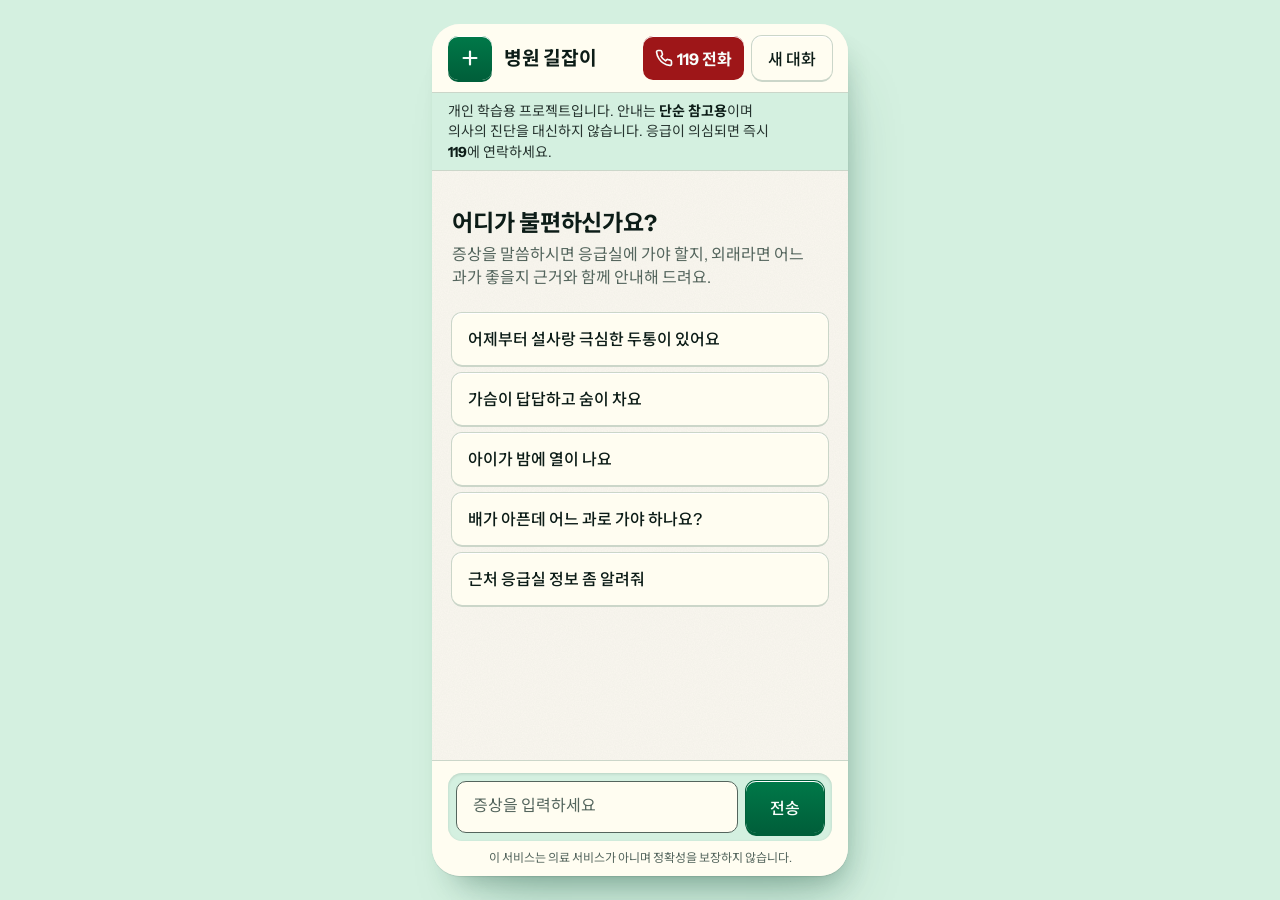
==== web/index.html @ f23d6068 "Remove the multiple-choice follow-up buttons Trying it showed the mixed open/closed case ("put the a" ====
<!doctype html>
<html lang="ko">
<head>
  <meta charset="utf-8">
  <meta name="viewport" content="width=device-width, initial-scale=1, viewport-fit=cover">
  <title>병원 길잡이 Agent</title>
  <meta name="description" content="증상을 말하면 응급실에 가야 할지, 외래라면 어느 진료과로 갈지 근거와 함께 안내하는 학습용 참고 서비스입니다.">
  <link rel="preconnect" href="https://fonts.googleapis.com">
  <link rel="preconnect" href="https://fonts.gstatic.com" crossorigin>
  <link href="https://fonts.googleapis.com/css2?family=Schibsted+Grotesk:wght@700&family=Instrument+Sans:wght@400;500&family=DM+Mono:wght@400;500&family=Noto+Sans+KR:wght@400;500;700&display=swap" rel="stylesheet">
  <link rel="stylesheet" href="app.css">
</head>
<body>
  <div class="app">
    <header class="topbar">
      <div class="brand">
        <div class="mark" aria-hidden="true">
          <svg width="22" height="22" viewBox="0 0 24 24" fill="none" stroke="currentColor" stroke-width="2.4" stroke-linecap="round" stroke-linejoin="round"><path d="M12 5v14M5 12h14"/></svg>
        </div>
        <div>
          <h1>병원 길잡이</h1>
          <p>응급실? 외래? 증상을 말씀해 보세요</p>
        </div>
      </div>
      <div class="topbar-actions">
        <a class="btn btn--call btn--sos" id="call119" href="tel:119" aria-label="119에 전화하기">
          <svg width="18" height="18" viewBox="0 0 24 24" fill="none" stroke="currentColor" stroke-width="2.2" stroke-linecap="round" stroke-linejoin="round" aria-hidden="true"><path d="M22 16.9v3a2 2 0 0 1-2.2 2 19.8 19.8 0 0 1-8.6-3.1 19.5 19.5 0 0 1-6-6A19.8 19.8 0 0 1 2.1 4.2 2 2 0 0 1 4.1 2h3a2 2 0 0 1 2 1.7c.1.9.4 1.8.7 2.7a2 2 0 0 1-.5 2.1L8.1 9.8a16 16 0 0 0 6 6l1.3-1.3a2 2 0 0 1 2.1-.4c.9.3 1.8.6 2.7.7a2 2 0 0 1 1.7 2.1z"/></svg>
          <span>119 전화</span>
        </a>
        <button class="btn" id="reset" type="button">새 대화</button>
      </div>
    </header>

    <p class="notice">개인 학습용 프로젝트입니다. 안내는 <b>단순 참고용</b>이며 의사의 진단을 대신하지 않습니다. 응급이 의심되면 즉시 <b>119</b>에 연락하세요.</p>

    <main class="chat" id="chat" aria-live="polite"></main>

    <form class="composer" id="form" autocomplete="off">
      <div class="tray">
        <textarea id="input" rows="1" placeholder="증상을 입력하세요" aria-label="증상 입력"></textarea>
        <button class="btn btn--primary" id="send" type="submit">전송</button>
      </div>
      <p class="fine"><span class="hint">Enter로 전송하고 Shift+Enter로 줄을 바꿉니다. </span>이 서비스는 의료 서비스가 아니며 정확성을 보장하지 않습니다.</p>
    </form>
  </div>

  <script>
    const chat = document.getElementById("chat");
    const form = document.getElementById("form");
    const input = document.getElementById("input");
    const sendBtn = document.getElementById("send");
    const EXAMPLES = [
      "어제부터 설사랑 극심한 두통이 있어요",
      "가슴이 답답하고 숨이 차요",
      "아이가 밤에 열이 나요",
      "배가 아픈데 어느 과로 가야 하나요?",
      "근처 응급실 정보 좀 알려줘",
    ];

    // session_id: keeps the conversation (multi-turn). sessionStorage may be unavailable, so fall back to memory.
    let sessionId = null;
    function newSession() {
      sessionId = (crypto.randomUUID && crypto.randomUUID()) || String(Date.now()) + Math.random().toString(16).slice(2);
      try { sessionStorage.setItem("sid", sessionId); } catch (_) {}
    }
    try { sessionId = sessionStorage.getItem("sid"); } catch (_) {}
    if (!sessionId) newSession();

    function el(tag, cls, text) {
      const e = document.createElement(tag);
      if (cls) e.className = cls;
      if (text !== undefined) e.textContent = text;
      return e;
    }

    function alertIcon() {
      const ns = "http://www.w3.org/2000/svg";
      const svg = document.createElementNS(ns, "svg");
      svg.setAttribute("width", "20"); svg.setAttribute("height", "20"); svg.setAttribute("viewBox", "0 0 24 24");
      svg.setAttribute("fill", "none"); svg.setAttribute("stroke", "currentColor"); svg.setAttribute("stroke-width", "2.4");
      svg.setAttribute("stroke-linecap", "round"); svg.setAttribute("stroke-linejoin", "round"); svg.setAttribute("aria-hidden", "true");
      const p = document.createElementNS(ns, "path");
      p.setAttribute("d", "M12 4 3 20h18L12 4zM12 10v4.5M12 17.5v.01");
      svg.appendChild(p);
      return svg;
    }

    // Safe rendering: text only, with **bold** turned into <b> without allowing any HTML from the server.
    function setRichText(node, text) {
      node.textContent = "";
      text.split(/(\*\*[^*]+\*\*)/g).forEach((part) => {
        if (part.startsWith("**") && part.endsWith("**") && part.length > 4) node.appendChild(el("b", "", part.slice(2, -2)));
        else node.appendChild(document.createTextNode(part));
      });
    }

    // The lead sentence of an emergency answer: the number 119 is set large.
    function setLead(node, text) {
      node.textContent = "";
      text.split(/(119)/g).forEach((part) => {
        if (part === "119") node.appendChild(el("span", "n119", part));
        else node.appendChild(document.createTextNode(part));
      });
    }

    function scrollDown() { chat.scrollTop = chat.scrollHeight; }

    function showEmpty() {
      chat.textContent = "";
      const box = el("div", "empty");
      box.appendChild(el("h2", "", "어디가 불편하신가요?"));
      box.appendChild(el("p", "lead", "증상을 말씀하시면 응급실에 가야 할지, 외래라면 어느 과가 좋을지 근거와 함께 안내해 드려요."));
      const chips = el("div", "chips");
      EXAMPLES.forEach((t) => {
        const c = el("button", "btn chip", t);
        c.type = "button";
        c.addEventListener("click", () => send(t));
        chips.appendChild(c);
      });
      box.appendChild(chips);
      chat.appendChild(box);
    }

    function addUser(text) {
      const row = el("div", "row row--user");
      row.appendChild(el("div", "bubble", text));
      chat.appendChild(row);
      scrollDown();
    }

    function addTyping() {
      const row = el("div", "row row--bot");
      const b = el("div", "bubble");
      b.appendChild(el("span", "typing", "답변을 준비하는 중이에요"));
      row.appendChild(b);
      chat.appendChild(row);
      scrollDown();
      return row;
    }

    function addDetails(wrap, title, build) {
      const d = el("details", "details");
      d.appendChild(el("summary", "", title));
      const box = el("div", "box");
      build(box);
      d.appendChild(box);
      wrap.appendChild(d);
    }

    // ---- 링크 만들기: 전화(tel:)는 숫자·하이픈만 남기고, 외부 지도는 새 탭으로 연다
    function link(label, href, external) {
      const a = el("a", "btn btn--sm", label);
      a.href = href;
      if (external) { a.target = "_blank"; a.rel = "noopener noreferrer"; }
      return a;
    }

    // ---- 진료 메모: 답변에서 '**진료 메모'로 시작하는 문단을 떼어 내 카드로 따로 보여 준다
    function splitMemo(text) {
      const paras = text.split("\n\n");
      const i = paras.findIndex((p) => p.startsWith("**진료 메모"));
      if (i === -1) return { body: text, memo: null };
      const memo = paras.splice(i, 1)[0];
      return { body: paras.join("\n\n"), memo };
    }

    // 클립보드에 복사한다 (권한이 없으면 임시 textarea 로 대체)
    async function copyText(text, btn) {
      try {
        await navigator.clipboard.writeText(text);
      } catch (_) {
        const ta = document.createElement("textarea");
        ta.value = text; ta.style.position = "fixed"; ta.style.opacity = "0";
        document.body.appendChild(ta); ta.select();
        try { document.execCommand("copy"); } catch (e) {}
        ta.remove();
      }
      const old = btn.textContent;
      btn.textContent = "복사됨";
      setTimeout(() => { btn.textContent = old; }, 1500);
    }

    function buildMemoCard(memoText) {
      const lines = memoText.split("\n");
      const title = lines[0].replace(/^\*\*|\*\*$/g, "");            // 진료 메모 (병원에서 의사에게 보여 주세요)
      const cut = title.indexOf(" (");
      const card = el("section", "memo");
      const head = el("div", "memo-head");
      head.appendChild(el("h3", "memo-title", cut === -1 ? title : title.slice(0, cut)));
      const copy = el("button", "btn btn--sm", "복사");
      copy.type = "button";
      const plain = lines.map((l) => l.replace(/^\*\*|\*\*$/g, "").replace(/^- /, "")).join("\n");
      copy.addEventListener("click", () => copyText(plain, copy));
      head.appendChild(copy);
      card.appendChild(head);
      if (cut !== -1) card.appendChild(el("p", "memo-hint", title.slice(cut + 2, -1)));
      const dl = el("dl", "memo-list");
      lines.slice(1).forEach((l) => {
        const m = l.match(/^- ([^:]+): (.+)$/);
        if (m) { dl.appendChild(el("dt", "", m[1])); dl.appendChild(el("dd", "", m[2])); }
        else if (l.startsWith("- ")) card.appendChild(el("p", "memo-note", l.slice(2)));
      });
      card.insertBefore(dl, card.querySelector(".memo-note"));
      return card;
    }

    // ---- 응급의료기관 목록: '- 이름 (구분) / 주소 / 전화 번호' 줄을 전화·지도 버튼이 있는 목록으로 바꾼다
    const ROOM_LINE = /^- (.+?) \/ (.+?) \/ 전화 (.*)$/;

    function parseRoom(line) {
      const m = line.match(ROOM_LINE);
      if (!m) return null;
      const k = m[1].match(/^(.*) \(([^()]*)\)$/);
      return { name: k ? k[1] : m[1], kind: k ? k[2] : "", address: m[2], tel: m[3].trim() };
    }

    function buildRooms(lines) {
      const list = el("div", "rooms");
      lines.forEach((line) => {
        const r = parseRoom(line);
        const row = el("div", "room");
        const top = el("div", "room-top");
        top.appendChild(el("strong", "room-name", r.name));
        if (r.kind) top.appendChild(el("span", "room-kind", r.kind));
        row.append(top, el("p", "room-addr", r.address));
        const acts = el("div", "room-actions");
        const digits = r.tel.replace(/[^0-9+\-]/g, "");
        if (digits.replace(/\D/g, "").length >= 4) acts.appendChild(link("전화 " + r.tel, "tel:" + digits));
        // 지도 검색어는 병원 이름이 아니라 주소: 쉼표 뒤의 건물명과 괄호 속 동 이름을 빼서 도로명 주소만 남긴다
        const q = r.address.split(",")[0].replace(/\s*\(.*$/, "").trim() || r.address;
        acts.appendChild(link("카카오맵", "https://map.kakao.com/link/search/" + encodeURIComponent(q), true));
        acts.appendChild(link("네이버지도", "https://map.naver.com/p/search/" + encodeURIComponent(q), true));
        row.appendChild(acts);
        list.appendChild(row);
      });
      return list;
    }

    // 문단마다 보여 준다: 응급의료기관 줄만 모인 문단은 목록으로, 나머지는 글로
    function renderBody(container, text) {
      container.textContent = "";
      text.split("\n\n").forEach((p) => {
        const lines = p.split("\n").filter(Boolean);
        if (lines.length && lines.every((l) => ROOM_LINE.test(l))) {
          container.appendChild(buildRooms(lines));
        } else {
          const d = el("div", "part");
          setRichText(d, p);
          container.appendChild(d);
        }
      });
    }

    function addBot(data, isError) {
      const row = el("div", "row row--bot");
      const wrap = el("div", "stack");
      const bubble = el("div", "bubble");
      const answer = data.answer.trim();
      const isAlert = !isError && answer.startsWith("🚨");
      const { body: answerBody, memo } = isError ? { body: answer, memo: null } : splitMemo(answer);

      if (isAlert) {
        // Emergency answer: ink band. The first paragraph is the lead, the rest follows beneath it.
        const body = answerBody.replace(/^🚨\s*/, "");
        const cut = body.indexOf("\n\n");
        const lead = cut === -1 ? body : body.slice(0, cut);
        const rest = cut === -1 ? "" : body.slice(cut + 2);
        bubble.classList.add("bubble--alert");
        bubble.setAttribute("role", "alert");
        const head = el("div", "alert-head");
        const badge = el("span", "alert-badge");
        badge.appendChild(alertIcon());
        const leadEl = el("p", "alert-lead");
        setLead(leadEl, lead);
        head.append(badge, leadEl);
        bubble.appendChild(head);
        if (rest) {
          const restEl = el("div", "alert-rest");
          setRichText(restEl, rest);
          bubble.appendChild(restEl);
        }
        const call = link("119에 전화하기", "tel:119");   // 응급 안내에는 바로 걸 수 있는 119 버튼을 붙인다
        call.classList.add("btn--call");
        bubble.appendChild(call);
      } else if (answerBody.split("\n").some((l) => ROOM_LINE.test(l))) {
        renderBody(bubble, answerBody);          // 응급의료기관 목록이 있는 답변
      } else {
        setRichText(bubble, answerBody);
        if (isError) bubble.classList.add("bubble--error");
      }
      wrap.appendChild(bubble);
      if (memo) wrap.appendChild(buildMemoCard(memo));

      if (data.contexts && data.contexts.length) {
        addDetails(wrap, `근거 문서 ${data.contexts.length}건`, (box) => {
          data.contexts.forEach((c) => {
            const it = el("div", "item");
            it.appendChild(el("code", "", c.doc_id));
            it.appendChild(document.createTextNode("\n" + c.text));
            box.appendChild(it);
          });
        });
      }
      if (data.trace && data.trace.length) {
        addDetails(wrap, `처리 과정 ${data.trace.length}단계`, (box) => {
          data.trace.forEach((s) => {
            const it = el("div", "item");
            it.appendChild(el("code", "", s.step));
            it.appendChild(document.createTextNode(`\n입력: ${s.input}\n출력: ${s.output}`));
            box.appendChild(it);
          });
        });
      }
      row.appendChild(wrap);
      chat.appendChild(row);
      scrollDown();
    }

    let busy = false;
    async function send(text) {
      text = (text || "").trim();
      if (!text || busy) return;
      if (chat.querySelector(".empty")) chat.textContent = "";
      busy = true; sendBtn.disabled = true; sendBtn.setAttribute("aria-busy", "true");
      addUser(text);
      input.value = ""; autosize();
      const typing = addTyping();
      try {
        const res = await fetch("/query", {
          method: "POST",
          headers: { "Content-Type": "application/json" },
          body: JSON.stringify({ question: text, session_id: sessionId }),
        });
        if (!res.ok) throw new Error("서버 응답 오류 (" + res.status + ")");
        const data = await res.json();
        typing.remove();
        addBot(data, false);
      } catch (err) {
        typing.remove();
        addBot({ answer: "답변을 받지 못했어요. 잠시 후 다시 시도해 주세요.\n(" + err.message + ")", contexts: [], trace: [] }, true);
      } finally {
        busy = false; sendBtn.disabled = false; sendBtn.removeAttribute("aria-busy"); input.focus();
      }
    }

    function autosize() {
      input.style.height = "auto";
      input.style.height = Math.min(input.scrollHeight, 144) + "px";
    }

    form.addEventListener("submit", (e) => { e.preventDefault(); send(input.value); });
    input.addEventListener("input", autosize);
    // Enter sends; Shift+Enter = newline; ignore Enter while a Korean IME is still composing a syllable.
    input.addEventListener("keydown", (e) => {
      if (e.key === "Enter" && !e.shiftKey && !e.isComposing && e.keyCode !== 229) {
        e.preventDefault();
        send(input.value);
      }
    });
    document.getElementById("reset").addEventListener("click", () => {
      if (busy) return;
      newSession(); showEmpty(); input.focus();
    });

    showEmpty();
  </script>
</body>
</html>
---- web/app.css ----
/* Hallmark · shape: app screen · genre: modern-minimal · theme: Dose (deal 1/3, seed calm-trustworthy-healthcare-symptom-1180·b27b873c·2026-11-11·r0) · redesign: full
 * nav: top bar · signature: the emergency ink band, with 119 set large in mint · states: default, hover, focus-visible, active, disabled, loading (aria-busy), empty, error · dose: white, night by prefers-color-scheme
 * axes: light/grotesk-sans/chromatic-green · posture: committed · contrast: pass · v2.0.0 */
/* Hallmark · pre-emit critique: P4 H4 E4 S3 R5 V3 · weakest: S, a chat column in a calm green can read as any health app; the emergency answer became an ink band with 119 at display size so the one screen that matters cannot be mistaken for a normal reply */
@import url("./tokens.css");
@import url("./base.css");

/* Page tokens: Korean-capable faces behind the theme's, the night ground, and the surfaces the chat needs. */
:root {
  color-scheme: light dark;
  --font-display: "Schibsted Grotesk", "Noto Sans KR", "Apple SD Gothic Neo", "Malgun Gothic", ui-sans-serif, sans-serif;
  --font-body: "Instrument Sans", "Noto Sans KR", "Apple SD Gothic Neo", "Malgun Gothic", ui-sans-serif, sans-serif;
  --tracking-display: -0.01em;
  --surface: var(--light);
  --ground: var(--color-paper-3);
  --radius-phone: 28px;
  --band-bg: var(--color-ink);
  --band-fg: var(--color-paper);
  --band-mark: var(--color-accent-soft);
  --alert-badge: oklch(45% 0.17 27);
  --tray-shade: color-mix(in oklab, var(--color-ink) 14%, transparent);
  --grain: url("data:image/svg+xml;utf8,<svg xmlns='http://www.w3.org/2000/svg' width='160' height='160'><filter id='n'><feTurbulence type='fractalNoise' baseFrequency='0.85' numOctaves='2' stitchTiles='stitch'/><feColorMatrix values='0 0 0 0 0.35  0 0 0 0 0.4  0 0 0 0 0.35  0 0 0 0.09 0'/></filter><rect width='100%' height='100%' filter='url(%23n)'/></svg>");
}

@media (prefers-color-scheme: dark) {
  :root {
    --color-paper: oklch(13% 0.01 170); --color-paper-2: oklch(16% 0.013 170); --color-paper-3: oklch(21% 0.018 170);
    --color-ink: oklch(96% 0.01 160); --color-ink-2: oklch(86% 0.012 160); --color-muted: oklch(72% 0.02 165);
    --color-rule: oklch(30% 0.02 165);
    --color-accent: oklch(74% 0.13 160); --color-accent-deep: oklch(64% 0.12 160); --color-accent-soft: oklch(34% 0.07 160); --color-accent-ink: oklch(15% 0.02 170);
    --color-focus: oklch(80% 0.13 160);
    --color-error: oklch(66% 0.17 27);
    --light: oklch(19% 0.014 170); --glint: oklch(100% 0 0 / 0.14);
    --shadow-card: 0 1px 2px oklch(0% 0 0 / 0.4);
    --band-bg: oklch(24% 0.03 170);
    --band-fg: oklch(96% 0.01 160);
    --band-mark: oklch(88% 0.08 160);
    --alert-badge: oklch(66% 0.17 27);
  }
}

html { background: var(--ground); }
body { background: var(--ground); }
/* Korean breaks between words, not inside them. */
.bubble, .alert-lead, .lead, .notice, .brand p, .item, .fine, .chip, .empty h2, .memo, .room { word-break: keep-all; }

/* Shell: one centred column, top bar, notice, scrolling chat, composer. */
/* Phone-sized column: full screen on a phone, one rounded card centred on a larger screen. */
body { min-height: 100dvh; display: grid; grid-template-columns: minmax(0, 1fr); place-items: center; }
.app {
  width: 100%; max-width: 26rem; height: 100dvh; overflow: hidden; container-type: inline-size;
  display: grid; grid-template-rows: auto auto minmax(0, 1fr) auto;
  background-color: var(--color-paper); background-image: var(--grain);
}
@media (min-width: 40rem) {
  body { padding: var(--space-lg); }
  .app {
    height: min(calc(100dvh - 2 * var(--space-lg)), 54rem);
    border-radius: var(--radius-phone); box-shadow: var(--shadow-lift);
  }
}

.topbar {
  display: flex; align-items: center; justify-content: space-between; gap: var(--space-sm);
  padding: var(--space-sm) var(--space-md); padding-top: max(var(--space-sm), env(safe-area-inset-top));
  background: var(--surface); border-bottom: var(--rule-hair) solid var(--color-rule);
}
.brand { display: flex; align-items: center; gap: var(--space-sm); min-width: 0; }
.mark {
  flex: none; width: 44px; height: 44px; display: grid; place-items: center;
  border-radius: var(--radius-input); color: var(--color-accent-ink);
  background: linear-gradient(var(--color-accent), var(--color-accent-deep));
  box-shadow: inset 0 1px 0 var(--glint), 0 2px 0 var(--color-accent-deep);
}
.brand h1 { font-size: var(--text-lg); max-width: none; }
.brand p { font-size: var(--text-sm); color: var(--color-muted); line-height: 1.3; }

/* Controls: moulded plastic, 44px hit target, sinks on press. */
.btn {
  display: inline-flex; align-items: center; justify-content: center; text-decoration: none;
  min-height: 44px; padding: 0 var(--space-md); border: 0; border-radius: var(--radius-input);
  font: 500 var(--text-md) var(--font-body); cursor: pointer; color: var(--color-ink);
  background: var(--surface);
  box-shadow: inset 0 1px 0 var(--glint), 0 0 0 var(--rule-hair) var(--color-rule), 0 2px 0 var(--color-rule);
  transition: transform var(--dur-micro) var(--ease-out), background-color var(--dur-micro) var(--ease-out);
}
.btn:hover { background: var(--color-paper-2); }
.btn:active { transform: translateY(2px); box-shadow: inset 0 1px 0 var(--glint), 0 0 0 var(--rule-hair) var(--color-rule); }
.btn:disabled { opacity: 0.55; cursor: not-allowed; transform: none; }
.btn--primary {
  min-height: 52px; padding-inline: var(--space-lg); color: var(--color-accent-ink);
  background: linear-gradient(var(--color-accent), var(--color-accent-deep));
  box-shadow: inset 0 1px 0 var(--glint), 0 0 0 var(--rule-hair) var(--color-accent-deep), 0 3px 0 var(--color-accent-deep);
}
.btn--primary:hover { background: linear-gradient(var(--color-accent), var(--color-accent-deep)); filter: brightness(1.06); }
.btn--primary:active { transform: translateY(3px); box-shadow: inset 0 1px 0 var(--glint), 0 0 0 var(--rule-hair) var(--color-accent-deep); }
.btn--primary[aria-busy="true"] { cursor: progress; opacity: 0.7; }

.notice {
  margin: 0; padding: var(--space-xs) var(--space-md); font-size: var(--text-sm); line-height: 1.45;
  background: var(--color-paper-3); color: var(--color-ink-2); border-bottom: var(--rule-hair) solid var(--color-rule);
  max-width: none;
}
.notice b { font-weight: 700; color: var(--color-ink); }

/* Chat region */
.chat { overflow-y: auto; padding: var(--space-md); scroll-behavior: smooth; overscroll-behavior: contain; }

.empty { padding: var(--space-lg) var(--space-2xs) var(--space-xs); }
.empty h2 { font-size: var(--text-xl); max-width: 22ch; margin-bottom: var(--space-xs); }
.empty .lead { color: var(--color-muted); font-size: var(--text-md); }
.chips { display: grid; grid-template-columns: repeat(auto-fit, minmax(14rem, 1fr)); gap: var(--space-xs); margin-top: var(--space-lg); }
.chip { justify-content: flex-start; text-align: left; min-height: 52px; padding: var(--space-xs) var(--space-md); line-height: 1.35; }

.row { display: flex; margin: var(--space-sm) 0; animation: rise var(--dur-short) var(--ease-out) both; }
.row--user { justify-content: flex-end; }
@keyframes rise { from { opacity: 0; transform: translateY(6px); } to { opacity: 1; transform: none; } }

.stack { max-width: min(92%, 40rem); min-width: 0; }
.bubble {
  padding: var(--space-sm) var(--space-md); border-radius: var(--radius-card);
  white-space: pre-wrap; overflow-wrap: anywhere; line-height: 1.6;
}
.row--user .bubble {
  max-width: min(92%, 36rem); color: var(--color-accent-ink); border-bottom-right-radius: var(--space-2xs);
  background: linear-gradient(var(--color-accent), var(--color-accent-deep));
  box-shadow: inset 0 1px 0 var(--glint);
}
.row--bot .bubble { background: var(--surface); border: var(--rule-hair) solid var(--color-rule); border-bottom-left-radius: var(--space-2xs); }
.bubble--error { background: var(--color-paper-3); color: var(--color-ink); }

/* Signature: the emergency answer is an ink band, never mistaken for a normal reply. */
.row--bot .bubble--alert {
  padding: var(--space-md); background: var(--band-bg); color: var(--band-fg);
  border: 0; border-left: var(--space-2xs) solid var(--color-error); border-radius: var(--radius-card);
  box-shadow: var(--shadow-lift);
}
.alert-head { display: flex; align-items: flex-start; gap: var(--space-sm); }
.alert-badge {
  flex: none; width: 36px; height: 36px; display: grid; place-items: center; border-radius: var(--radius-pill);
  background: var(--alert-badge); color: var(--color-accent-ink);
}
.alert-lead { margin: 0; font: 700 var(--text-xl) / 1.25 var(--font-display); letter-spacing: var(--tracking-display); max-width: none; white-space: pre-wrap; }
.alert-lead .n119 { font-size: 1.35em; color: var(--band-mark); font-variant-numeric: tabular-nums; }
.alert-rest { margin-top: var(--space-sm); padding-left: calc(36px + var(--space-sm)); }

/* Small controls (call, map, copy) and the 119 call button on the emergency band */
.btn--sm { padding: 0 var(--space-sm); font-size: var(--text-sm); }
.btn--call {
  margin-top: var(--space-md); color: var(--color-accent-ink); background: var(--alert-badge);
  box-shadow: inset 0 1px 0 var(--glint);
}
.btn--call:hover { background: var(--alert-badge); filter: brightness(1.08); }
.btn--call:active { box-shadow: inset 0 1px 0 var(--glint); }

/* Always-visible 119 call button in the fixed top bar */
.topbar-actions { flex: none; display: flex; align-items: center; gap: var(--space-xs); }
.btn--sos { margin-top: 0; gap: var(--space-2xs); padding: 0 var(--space-sm); font-weight: 700; white-space: nowrap; }
.btn--sos svg { flex: none; }
@media (max-width: 28rem) {
  .topbar { padding-inline: var(--space-sm); }
  .topbar-actions { gap: var(--space-2xs); }
  .btn--sos + .btn { padding-inline: var(--space-sm); }
  .brand p { display: none; }
}

/* Emergency room list: rows split by hairlines inside the answer, each with call and map buttons */
.part + .part, .part + .rooms, .rooms + .part { margin-top: var(--space-sm); }
.room { padding: var(--space-sm) 0; border-top: var(--rule-hair) solid var(--color-rule); }
.room:first-child { padding-top: 0; border-top: 0; }
.room-top { display: flex; flex-wrap: wrap; align-items: baseline; gap: var(--space-2xs) var(--space-xs); }
.room-name { font-weight: 700; }
.room-kind { font-size: var(--text-xs); color: var(--color-muted); }
.room-addr { margin: var(--space-2xs) 0 var(--space-xs); font-size: var(--text-sm); color: var(--color-ink-2); }
.room-actions { display: flex; flex-wrap: wrap; gap: var(--space-xs); }

/* Visit memo: a paper label under the answer, with a tear-off rule */
.memo { margin-top: var(--space-xs); padding: var(--space-md); background: var(--surface); border: var(--rule-hair) solid var(--color-rule); border-radius: var(--radius-card); }
.memo-head { display: flex; align-items: center; justify-content: space-between; gap: var(--space-sm); padding-bottom: var(--space-xs); border-bottom: var(--rule-hair) dashed var(--color-rule); }
.memo-title { font-size: var(--text-lg); max-width: none; }
.memo-hint { margin-top: var(--space-xs); font-size: var(--text-sm); color: var(--color-muted); }
.memo-list { margin: var(--space-sm) 0 0; }
.memo-list dt { font-size: var(--text-sm); color: var(--color-muted); }
.memo-list dd { margin: 0 0 var(--space-xs); line-height: 1.5; overflow-wrap: anywhere; }
.memo-note { margin-top: var(--space-xs); font-size: var(--text-xs); color: var(--color-muted); }

/* Disclosures under an answer */
.details { margin-top: var(--space-2xs); font-size: var(--text-sm); color: var(--color-muted); }
.details summary { display: flex; align-items: center; gap: var(--space-xs); cursor: pointer; user-select: none; min-height: 32px; list-style: none; }
.details summary::-webkit-details-marker { display: none; }
.details summary::before {
  content: ""; width: 6px; height: 6px; border-right: 1.5px solid currentColor; border-bottom: 1.5px solid currentColor;
  transform: rotate(-45deg); transition: transform var(--dur-micro) var(--ease-out);
}
.details[open] > summary::before { transform: rotate(45deg); }
.details summary:hover { color: var(--color-ink); }
.box {
  margin-top: var(--space-2xs); padding: var(--space-xs) var(--space-sm); max-height: 14rem; overflow: auto;
  background: var(--color-paper-2); border: var(--rule-hair) solid var(--color-rule); border-radius: var(--radius-input);
  color: var(--color-ink-2); white-space: pre-wrap; overflow-wrap: anywhere;
}
.item { padding: var(--space-2xs) 0; border-bottom: var(--rule-hair) dashed var(--color-rule); }
.item:last-child { border-bottom: 0; }
.item code { font-family: var(--font-outlier); font-size: var(--text-xs); color: var(--color-accent); font-weight: 500; }

/* Loading: a quiet status line, not a spinner. */
.typing { color: var(--color-muted); animation: breathe 1.4s var(--ease-in-out) infinite alternate; }
@keyframes breathe { from { opacity: 0.45; } to { opacity: 1; } }

/* Composer: a sunken tray */
.composer { padding: var(--space-sm) var(--space-md) var(--space-xs); padding-bottom: max(var(--space-xs), env(safe-area-inset-bottom)); background: var(--surface); border-top: var(--rule-hair) solid var(--color-rule); }
.tray { display: flex; align-items: flex-end; gap: var(--space-xs); padding: var(--space-xs); border-radius: var(--radius-card); background: var(--color-paper-3); box-shadow: inset 0 1px 3px var(--tray-shade); }
.tray textarea {
  flex: 1; min-width: 0; min-height: 52px; max-height: 9rem; resize: none; padding: var(--space-sm) var(--space-md);
  font: 400 var(--text-md) / 1.4 var(--font-body); color: var(--color-ink); background: var(--surface);
  border: var(--rule-hair) solid var(--color-muted); border-radius: var(--radius-input);
}
.tray textarea::placeholder { color: var(--color-muted); }
.fine { margin: var(--space-xs) 0 0; text-align: center; font-size: var(--text-xs); color: var(--color-muted); max-width: none; }

/* The column is always phone-width, so the narrow rules key off the column, not the window. */
@container (max-width: 30rem) {
  .brand p, .hint { display: none; }
  .stack { max-width: 94%; }
  .alert-rest { padding-left: 0; }
}
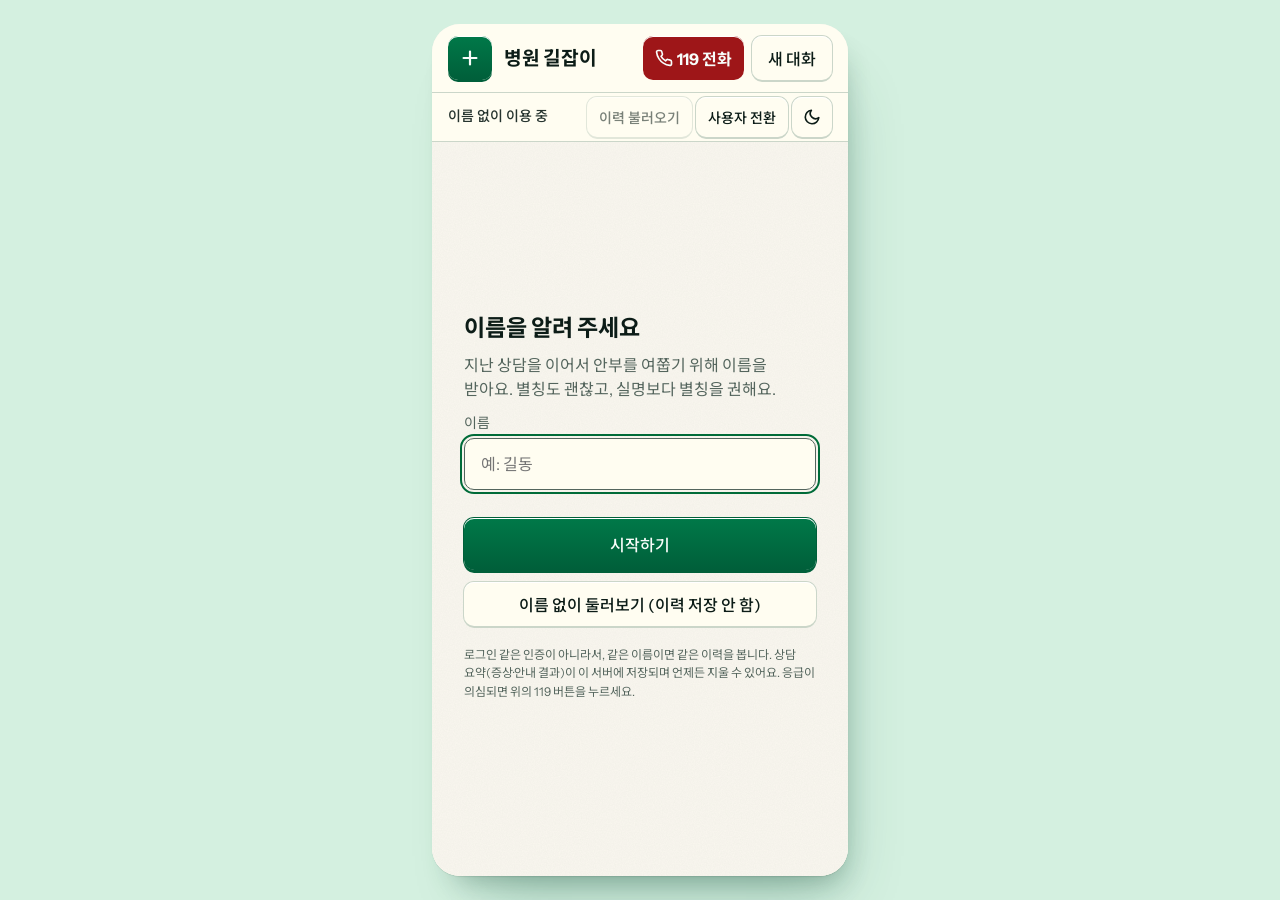
==== commit e17759ae: "Add long-term memory, greeting check-in, history panel, and theme toggle Per-user consultation summa" ====
--- a/web/index.html
+++ b/web/index.html
@@ -9,6 +9,10 @@
   <link rel="preconnect" href="https://fonts.gstatic.com" crossorigin>
   <link href="https://fonts.googleapis.com/css2?family=Schibsted+Grotesk:wght@700&family=Instrument+Sans:wght@400;500&family=DM+Mono:wght@400;500&family=Noto+Sans+KR:wght@400;500;700&display=swap" rel="stylesheet">
   <link rel="stylesheet" href="app.css">
+  <script>
+    // 저장된 화면 모드가 있으면 첫 그림 전에 적용한다 (없으면 시스템 설정을 따른다)
+    try { const t = localStorage.getItem("theme"); if (t === "light" || t === "dark") document.documentElement.dataset.theme = t; } catch (_) {}
+  </script>
 </head>
 <body>
   <div class="app">
@@ -31,6 +35,17 @@
       </div>
     </header>
 
+    <nav class="userbar" aria-label="사용자 메뉴">
+      <span class="who" id="who"></span>
+      <div class="userbar-actions">
+        <button class="btn btn--sm" id="openHistory" type="button">이력 불러오기</button>
+        <button class="btn btn--sm" id="switchUser" type="button">사용자 전환</button>
+        <button class="btn btn--sm btn--icon" id="themeBtn" type="button" aria-label="밝은 화면과 어두운 화면 전환" title="밝게/어둡게">
+          <svg width="18" height="18" viewBox="0 0 24 24" fill="none" stroke="currentColor" stroke-width="2.2" stroke-linecap="round" stroke-linejoin="round" aria-hidden="true"><path d="M21 12.8A9 9 0 1 1 11.2 3a7 7 0 0 0 9.8 9.8z"/></svg>
+        </button>
+      </div>
+    </nav>
+
     <p class="notice">개인 학습용 프로젝트입니다. 안내는 <b>단순 참고용</b>이며 의사의 진단을 대신하지 않습니다. 응급이 의심되면 즉시 <b>119</b>에 연락하세요.</p>
 
     <main class="chat" id="chat" aria-live="polite"></main>
@@ -42,6 +57,35 @@
       </div>
       <p class="fine"><span class="hint">Enter로 전송하고 Shift+Enter로 줄을 바꿉니다. </span>이 서비스는 의료 서비스가 아니며 정확성을 보장하지 않습니다.</p>
     </form>
+
+    <!-- 과거 상담 이력 -->
+    <section class="sheet" id="sheet" role="dialog" aria-modal="true" aria-labelledby="sheetTitle" hidden>
+      <div class="sheet-head">
+        <h2 id="sheetTitle">과거 상담 이력</h2>
+        <button class="btn btn--sm" id="closeSheet" type="button">닫기</button>
+      </div>
+      <div class="sheet-body" id="sheetBody"></div>
+      <div class="sheet-foot">
+        <p class="sheet-note">증상 요약과 안내 결과만 이 서버에 저장돼요. 대화 원문은 저장하지 않아요.</p>
+        <button class="btn btn--sm" id="clearHistory" type="button">모두 지우기</button>
+      </div>
+    </section>
+
+    <!-- 사용자 이름 입력 (인증 아님) -->
+    <section class="login" id="login" role="dialog" aria-modal="true" aria-labelledby="loginTitle" hidden>
+      <div class="login-card">
+        <h2 id="loginTitle">이름을 알려 주세요</h2>
+        <p class="lead">지난 상담을 이어서 안부를 여쭙기 위해 이름을 받아요. 별칭도 괜찮고, 실명보다 별칭을 권해요.</p>
+        <form id="loginForm" class="field" autocomplete="off">
+          <label for="nameInput">이름</label>
+          <input id="nameInput" type="text" maxlength="20" placeholder="예: 길동" required>
+          <p class="login-error" id="loginError" role="alert"></p>
+          <button class="btn btn--primary" type="submit">시작하기</button>
+        </form>
+        <button class="btn" id="guest" type="button">이름 없이 둘러보기 (이력 저장 안 함)</button>
+        <p class="fine">로그인 같은 인증이 아니라서, 같은 이름이면 같은 이력을 봅니다. 상담 요약(증상·안내 결과)이 이 서버에 저장되며 언제든 지울 수 있어요. 응급이 의심되면 위의 119 버튼을 누르세요.</p>
+      </div>
+    </section>
   </div>
 
   <script>
@@ -105,8 +149,67 @@
 
     function scrollDown() { chat.scrollTop = chat.scrollHeight; }
 
-    function showEmpty() {
+    // ---- 사용자(장기 메모리): 이름만 받는다. 인증이 아니고 같은 이름이면 같은 이력을 본다.
+    // 패널(로그인·이력)은 상단 막대와 사용자 막대(119, 화면 모드 버튼이 있는 곳) 아래를 덮는다
+    const userbar = document.querySelector(".userbar");
+    function syncTop() { document.documentElement.style.setProperty("--top", (userbar.offsetTop + userbar.offsetHeight) + "px"); }
+    window.addEventListener("resize", syncTop);
+
+    let user = null;           // 표시 이름. null 이면 비로그인(이력 저장 안 함)
+    let hist = { greeting: null, consultations: [] };
+    try { user = localStorage.getItem("user") || null; } catch (_) {}
+
+    async function postJSON(path, body) {
+      const res = await fetch(path, { method: "POST", headers: { "Content-Type": "application/json" }, body: JSON.stringify(body) });
+      if (!res.ok) { let d = ""; try { d = (await res.json()).detail || ""; } catch (_) {} throw new Error(d || "서버 응답 오류 (" + res.status + ")"); }
+      return res.json();
+    }
+
+    async function refreshHistory() {
+      if (!user) { hist = { greeting: null, consultations: [] }; return; }
+      try { hist = await postJSON("/memory/history", { name: user }); } catch (_) { hist = { greeting: null, consultations: [] }; }
+    }
+
+    function renderWho() {
+      document.getElementById("who").textContent = user ? user + " 님" : "이름 없이 이용 중";
+      document.getElementById("openHistory").disabled = !user;
+    }
+
+    // 상담 한 건: 날짜 · 안내 결과 · 증상 · 진료과 (이력 패널과 첫 화면 요약이 같이 쓴다)
+    function histItem(c, tag) {
+      const box = el(tag === "li" ? "li" : "div", tag === "li" ? "" : "hist");
+      const top = el("div", "hist-top");
+      top.appendChild(el("span", "tag tag--" + c.level, c.level_label));
+      top.appendChild(el("span", "hist-when", c.when));
+      box.appendChild(top);
+      box.appendChild(el("p", "hist-sym", c.symptoms));
+      if (c.departments && c.departments.length) box.appendChild(el("p", "hist-dept", "안내한 진료과: " + c.departments.join(", ")));
+      return box;
+    }
+
+    // 새 대화 첫 화면: 안부 인사 + 최근 상담 요약 + 예시 질문. 인사와 요약은 대화 위에 남는다.
+    async function showEmpty() {
       chat.textContent = "";
+      await refreshHistory();
+      if (hist.greeting) {
+        const row = el("div", "row row--bot");
+        row.appendChild(el("div", "bubble", hist.greeting));
+        chat.appendChild(row);
+      }
+      if (hist.consultations.length) {
+        const card = el("section", "recap");
+        const head = el("div", "recap-head");
+        head.appendChild(el("h3", "", "지난 상담 요약"));
+        const more = el("button", "btn btn--sm", "과거 이력 불러오기");
+        more.type = "button";
+        more.addEventListener("click", openSheet);
+        head.appendChild(more);
+        card.appendChild(head);
+        const ul = el("ul", "recap-list");
+        hist.consultations.slice(0, 3).forEach((c) => ul.appendChild(histItem(c, "li")));
+        card.appendChild(ul);
+        chat.appendChild(card);
+      }
       const box = el("div", "empty");
       box.appendChild(el("h2", "", "어디가 불편하신가요?"));
       box.appendChild(el("p", "lead", "증상을 말씀하시면 응급실에 가야 할지, 외래라면 어느 과가 좋을지 근거와 함께 안내해 드려요."));
@@ -120,6 +223,70 @@
       box.appendChild(chips);
       chat.appendChild(box);
     }
+
+    // ---- 과거 이력 패널
+    const sheet = document.getElementById("sheet");
+    async function openSheet() {
+      if (!user) return;
+      await refreshHistory();
+      const body = document.getElementById("sheetBody");
+      body.textContent = "";
+      if (!hist.consultations.length) body.appendChild(el("p", "empty-hist", "아직 저장된 상담 이력이 없어요."));
+      hist.consultations.forEach((c) => body.appendChild(histItem(c, "div")));
+      document.getElementById("clearHistory").disabled = !hist.consultations.length;
+      sheet.hidden = false;
+      document.getElementById("closeSheet").focus();
+    }
+    function closeSheet() { sheet.hidden = true; }
+    document.getElementById("openHistory").addEventListener("click", openSheet);
+    document.getElementById("closeSheet").addEventListener("click", closeSheet);
+    document.getElementById("clearHistory").addEventListener("click", async () => {
+      if (!user || !confirm("저장된 상담 이력을 모두 지울까요? 되돌릴 수 없어요.")) return;
+      try { await postJSON("/memory/clear", { name: user }); } catch (_) {}
+      await openSheet();
+    });
+
+    // ---- 이름 입력(로그인 화면): 시작하기 / 이름 없이 둘러보기 / 사용자 전환
+    const loginEl = document.getElementById("login");
+    const nameInput = document.getElementById("nameInput");
+    const loginError = document.getElementById("loginError");
+    function openLogin() {
+      loginError.textContent = ""; nameInput.value = ""; sheet.hidden = true; loginEl.hidden = false; nameInput.focus();
+    }
+    async function enter(name) {
+      user = name;
+      try { if (name) { localStorage.setItem("user", name); localStorage.removeItem("guest"); } else { localStorage.removeItem("user"); localStorage.setItem("guest", "1"); } } catch (_) {}
+      loginEl.hidden = true; renderWho(); newSession(); await showEmpty(); input.focus();
+    }
+    document.getElementById("loginForm").addEventListener("submit", async (e) => {
+      e.preventDefault();
+      const name = nameInput.value.trim().replace(/\s+/g, " ");
+      if (!name || name.length > 20) { loginError.textContent = "이름은 1~20자로 입력해 주세요."; return; }
+      try { await postJSON("/memory/history", { name }); } catch (err) { loginError.textContent = err.message; return; }
+      enter(name);
+    });
+    document.getElementById("guest").addEventListener("click", () => enter(null));
+    document.getElementById("switchUser").addEventListener("click", () => { if (!busy) openLogin(); });
+
+    // ---- 밝게/어둡게: 저장된 선택이 없으면 시스템 설정을 따르고, 버튼으로 바꾸면 기억한다
+    function effectiveTheme() {
+      return document.documentElement.dataset.theme || (matchMedia("(prefers-color-scheme: dark)").matches ? "dark" : "light");
+    }
+    // 아이콘: 지금이 밝은 화면이면 달(어둡게), 어두운 화면이면 해(밝게)
+    const MOON = "M21 12.8A9 9 0 1 1 11.2 3a7 7 0 0 0 9.8 9.8z";
+    const SUN = "M12 7a5 5 0 1 0 0 10 5 5 0 0 0 0-10zM12 1v2M12 21v2M4.2 4.2l1.4 1.4M18.4 18.4l1.4 1.4M1 12h2M21 12h2M4.2 19.8l1.4-1.4M18.4 5.6l1.4-1.4";
+    function renderThemeIcon() {
+      const dark = effectiveTheme() === "dark";
+      document.querySelector("#themeBtn path").setAttribute("d", dark ? SUN : MOON);
+      document.getElementById("themeBtn").title = dark ? "밝은 화면으로" : "어두운 화면으로";
+    }
+    document.getElementById("themeBtn").addEventListener("click", () => {
+      const next = effectiveTheme() === "dark" ? "light" : "dark";
+      document.documentElement.dataset.theme = next;
+      try { localStorage.setItem("theme", next); } catch (_) {}
+      renderThemeIcon();
+    });
+    matchMedia("(prefers-color-scheme: dark)").addEventListener("change", renderThemeIcon);
 
     function addUser(text) {
       const row = el("div", "row row--user");
@@ -257,6 +424,7 @@
       const bubble = el("div", "bubble");
       const answer = data.answer.trim();
       const isAlert = !isError && answer.startsWith("🚨");
+      const isAdvise = !isError && answer.startsWith("⚠️");   // 응급일 수 있어 응급실을 권하는 부드러운 안내
       const { body: answerBody, memo } = isError ? { body: answer, memo: null } : splitMemo(answer);
 
       if (isAlert) {
@@ -282,6 +450,19 @@
         const call = link("119에 전화하기", "tel:119");   // 응급 안내에는 바로 걸 수 있는 119 버튼을 붙인다
         call.classList.add("btn--call");
         bubble.appendChild(call);
+      } else if (isAdvise) {
+        // 응급실 권유: 호박색 띠. 첫 문단은 굵게, 나머지는 일반 본문(진료과 후보 등)으로 이어진다.
+        const body = answerBody.replace(/^⚠️\s*/, "");
+        const cut = body.indexOf("\n\n");
+        const lead = cut === -1 ? body : body.slice(0, cut);
+        const rest = cut === -1 ? "" : body.slice(cut + 2);
+        bubble.classList.add("bubble--advise");
+        bubble.appendChild(el("p", "advise-lead", lead));
+        if (rest) {
+          const restEl = el("div", "advise-rest");
+          setRichText(restEl, rest);
+          bubble.appendChild(restEl);
+        }
       } else if (answerBody.split("\n").some((l) => ROOM_LINE.test(l))) {
         renderBody(bubble, answerBody);          // 응급의료기관 목록이 있는 답변
       } else {
@@ -320,7 +501,8 @@
     async function send(text) {
       text = (text || "").trim();
       if (!text || busy) return;
-      if (chat.querySelector(".empty")) chat.textContent = "";
+      const intro = chat.querySelector(".empty");
+      if (intro) intro.remove();
       busy = true; sendBtn.disabled = true; sendBtn.setAttribute("aria-busy", "true");
       addUser(text);
       input.value = ""; autosize();
@@ -329,12 +511,13 @@
         const res = await fetch("/query", {
           method: "POST",
           headers: { "Content-Type": "application/json" },
-          body: JSON.stringify({ question: text, session_id: sessionId }),
+          body: JSON.stringify({ question: text, session_id: sessionId, user_name: user }),
         });
         if (!res.ok) throw new Error("서버 응답 오류 (" + res.status + ")");
         const data = await res.json();
         typing.remove();
         addBot(data, false);
+        if (user && data.trace && data.trace.some((t) => t.step === "save_memory")) refreshHistory();   // 상담이 저장됐으면 이력 갱신
       } catch (err) {
         typing.remove();
         addBot({ answer: "답변을 받지 못했어요. 잠시 후 다시 시도해 주세요.\n(" + err.message + ")", contexts: [], trace: [] }, true);
@@ -361,8 +544,13 @@
       if (busy) return;
       newSession(); showEmpty(); input.focus();
     });
-
-    showEmpty();
+    document.addEventListener("keydown", (e) => { if (e.key === "Escape" && !sheet.hidden) closeSheet(); });
+
+    // 시작: 저장된 이름(또는 '이름 없이')이 있으면 바로 들어가고, 없으면 이름 입력부터
+    renderWho(); syncTop(); renderThemeIcon();
+    let skipLogin = false;
+    try { skipLogin = !!user || localStorage.getItem("guest") === "1"; } catch (_) {}
+    if (skipLogin) showEmpty(); else openLogin();
   </script>
 </body>
 </html>
--- a/web/app.css
+++ b/web/app.css
@@ -8,6 +8,7 @@
 /* Page tokens: Korean-capable faces behind the theme's, the night ground, and the surfaces the chat needs. */
 :root {
   color-scheme: light dark;
+  --top: 0px;
   --font-display: "Schibsted Grotesk", "Noto Sans KR", "Apple SD Gothic Neo", "Malgun Gothic", ui-sans-serif, sans-serif;
   --font-body: "Instrument Sans", "Noto Sans KR", "Apple SD Gothic Neo", "Malgun Gothic", ui-sans-serif, sans-serif;
   --tracking-display: -0.01em;
@@ -18,12 +19,14 @@
   --band-fg: var(--color-paper);
   --band-mark: var(--color-accent-soft);
   --alert-badge: oklch(45% 0.17 27);
+  --advise-edge: oklch(72% 0.15 75);
   --tray-shade: color-mix(in oklab, var(--color-ink) 14%, transparent);
   --grain: url("data:image/svg+xml;utf8,<svg xmlns='http://www.w3.org/2000/svg' width='160' height='160'><filter id='n'><feTurbulence type='fractalNoise' baseFrequency='0.85' numOctaves='2' stitchTiles='stitch'/><feColorMatrix values='0 0 0 0 0.35  0 0 0 0 0.4  0 0 0 0 0.35  0 0 0 0.09 0'/></filter><rect width='100%' height='100%' filter='url(%23n)'/></svg>");
 }
 
+/* Dark tokens: follow the system unless the viewer picked a mode with the toggle (html[data-theme]). */
 @media (prefers-color-scheme: dark) {
-  :root {
+  :root:not([data-theme="light"]) {
     --color-paper: oklch(13% 0.01 170); --color-paper-2: oklch(16% 0.013 170); --color-paper-3: oklch(21% 0.018 170);
     --color-ink: oklch(96% 0.01 160); --color-ink-2: oklch(86% 0.012 160); --color-muted: oklch(72% 0.02 165);
     --color-rule: oklch(30% 0.02 165);
@@ -38,6 +41,22 @@
     --alert-badge: oklch(66% 0.17 27);
   }
 }
+:root[data-theme="dark"] {
+  --color-paper: oklch(13% 0.01 170); --color-paper-2: oklch(16% 0.013 170); --color-paper-3: oklch(21% 0.018 170);
+  --color-ink: oklch(96% 0.01 160); --color-ink-2: oklch(86% 0.012 160); --color-muted: oklch(72% 0.02 165);
+  --color-rule: oklch(30% 0.02 165);
+  --color-accent: oklch(74% 0.13 160); --color-accent-deep: oklch(64% 0.12 160); --color-accent-soft: oklch(34% 0.07 160); --color-accent-ink: oklch(15% 0.02 170);
+  --color-focus: oklch(80% 0.13 160);
+  --color-error: oklch(66% 0.17 27);
+  --light: oklch(19% 0.014 170); --glint: oklch(100% 0 0 / 0.14);
+  --shadow-card: 0 1px 2px oklch(0% 0 0 / 0.4);
+  --band-bg: oklch(24% 0.03 170);
+  --band-fg: oklch(96% 0.01 160);
+  --band-mark: oklch(88% 0.08 160);
+  --alert-badge: oklch(66% 0.17 27);
+}
+:root[data-theme="light"] { color-scheme: light; }
+:root[data-theme="dark"] { color-scheme: dark; }
 
 html { background: var(--ground); }
 body { background: var(--ground); }
@@ -49,7 +68,7 @@
 body { min-height: 100dvh; display: grid; grid-template-columns: minmax(0, 1fr); place-items: center; }
 .app {
   width: 100%; max-width: 26rem; height: 100dvh; overflow: hidden; container-type: inline-size;
-  display: grid; grid-template-rows: auto auto minmax(0, 1fr) auto;
+  position: relative; display: grid; grid-template-columns: minmax(0, 1fr); grid-template-rows: auto auto auto minmax(0, 1fr) auto;
   background-color: var(--color-paper); background-image: var(--grain);
 }
 @media (min-width: 40rem) {
@@ -61,6 +80,7 @@
 }
 
 .topbar {
+  position: relative; z-index: 3;
   display: flex; align-items: center; justify-content: space-between; gap: var(--space-sm);
   padding: var(--space-sm) var(--space-md); padding-top: max(var(--space-sm), env(safe-area-inset-top));
   background: var(--surface); border-bottom: var(--rule-hair) solid var(--color-rule);
@@ -143,6 +163,15 @@
 .alert-lead { margin: 0; font: 700 var(--text-xl) / 1.25 var(--font-display); letter-spacing: var(--tracking-display); max-width: none; white-space: pre-wrap; }
 .alert-lead .n119 { font-size: 1.35em; color: var(--band-mark); font-variant-numeric: tabular-nums; }
 .alert-rest { margin-top: var(--space-sm); padding-left: calc(36px + var(--space-sm)); }
+
+/* Softer band for "응급일 수 있어 응급실 방문을 권함": amber edge on the normal surface, no ink, no big 119 button. */
+.row--bot .bubble--advise {
+  background: color-mix(in oklab, var(--advise-edge) 12%, var(--surface));
+  border: var(--rule-hair) solid color-mix(in oklab, var(--advise-edge) 45%, var(--color-rule));
+  border-left: var(--space-2xs) solid var(--advise-edge);
+}
+.advise-lead { margin: 0; font: 700 var(--text-lg, 1.125rem) / 1.35 var(--font-display); max-width: none; }
+.advise-rest { margin-top: var(--space-sm); white-space: pre-wrap; }
 
 /* Small controls (call, map, copy) and the 119 call button on the emergency band */
 .btn--sm { padding: 0 var(--space-sm); font-size: var(--text-sm); }
@@ -224,3 +253,60 @@
   .stack { max-width: 94%; }
   .alert-rest { padding-left: 0; }
 }
+
+/* User bar: who is signed in, past-history menu, switch user, light/dark toggle */
+.userbar {
+  display: flex; align-items: center; justify-content: space-between; gap: var(--space-xs);
+  padding: var(--space-2xs) var(--space-md); background: var(--surface); border-bottom: var(--rule-hair) solid var(--color-rule);
+}
+.who { min-width: 0; overflow: hidden; text-overflow: ellipsis; white-space: nowrap; font-size: var(--text-sm); font-weight: 500; color: var(--color-ink-2); }
+.userbar-actions { flex: none; display: flex; align-items: center; gap: var(--space-2xs); }
+.userbar .btn { min-height: 40px; white-space: nowrap; }
+.btn--icon { width: 40px; padding: 0; }
+@media (max-width: 28rem) { .userbar { padding-inline: var(--space-sm); } .userbar .btn--sm { padding-inline: var(--space-xs); } }
+
+/* Full-height panels over the chat area: sign-in and past-history. The top bar (with 119) stays above them. */
+.login, .sheet {
+  position: absolute; inset: var(--top) 0 0 0; z-index: 2; overflow-y: auto;
+  background-color: var(--color-paper); background-image: var(--grain);
+}
+.login[hidden], .sheet[hidden] { display: none; }
+.login { display: grid; place-items: center; padding: var(--space-md); }
+.login-card { width: 100%; max-width: 22rem; display: grid; gap: var(--space-sm); }
+.login-card h2 { font-size: var(--text-xl); max-width: none; }
+.login-card .lead { color: var(--color-muted); font-size: var(--text-md); line-height: 1.5; }
+.field { display: grid; gap: var(--space-2xs); }
+.field label { font-size: var(--text-sm); color: var(--color-muted); }
+.field input {
+  min-height: 52px; padding: 0 var(--space-md); font: 400 var(--text-md) var(--font-body); color: var(--color-ink);
+  background: var(--surface); border: var(--rule-hair) solid var(--color-muted); border-radius: var(--radius-input);
+}
+.login-error { margin: 0; min-height: 1.4em; font-size: var(--text-sm); color: var(--color-error); max-width: none; }
+.login-card .fine { text-align: left; }
+
+.sheet { padding: var(--space-md); display: grid; grid-template-rows: auto minmax(0, 1fr) auto; gap: var(--space-sm); }
+.sheet-head { display: flex; align-items: center; justify-content: space-between; gap: var(--space-sm); }
+.sheet-head h2 { font-size: var(--text-xl); max-width: none; }
+.sheet-body { overflow-y: auto; display: grid; align-content: start; gap: var(--space-xs); }
+.sheet-foot { display: flex; justify-content: space-between; align-items: center; gap: var(--space-sm); }
+.sheet-note { margin: 0; font-size: var(--text-xs); color: var(--color-muted); max-width: none; }
+
+/* A past consultation: date, outcome tag, symptoms, suggested departments */
+.hist { padding: var(--space-sm) var(--space-md); background: var(--surface); border: var(--rule-hair) solid var(--color-rule); border-radius: var(--radius-card); }
+.hist-top { display: flex; flex-wrap: wrap; align-items: center; gap: var(--space-2xs) var(--space-xs); }
+.hist-when { font-size: var(--text-sm); color: var(--color-muted); font-variant-numeric: tabular-nums; }
+.hist-sym { margin: var(--space-2xs) 0 0; line-height: 1.5; overflow-wrap: anywhere; word-break: keep-all; max-width: none; }
+.hist-dept { margin: var(--space-2xs) 0 0; font-size: var(--text-sm); color: var(--color-ink-2); max-width: none; }
+.tag { display: inline-flex; align-items: center; gap: var(--space-2xs); font-size: var(--text-xs); font-weight: 700; color: var(--color-ink-2); }
+.tag::before { content: ""; width: 8px; height: 8px; border-radius: 50%; background: var(--color-accent); }
+.tag--urgent::before { background: var(--alert-badge); }
+.tag--advise::before { background: var(--advise-edge); }
+.empty-hist { color: var(--color-muted); }
+
+/* Summary card at the top of a new chat */
+.recap { margin: var(--space-sm) 0; padding: var(--space-md); background: var(--surface); border: var(--rule-hair) solid var(--color-rule); border-radius: var(--radius-card); }
+.recap-head { display: flex; align-items: center; justify-content: space-between; gap: var(--space-sm); margin-bottom: var(--space-xs); }
+.recap-head h3 { font-size: var(--text-md); max-width: none; }
+.recap-list { margin: 0; padding: 0; list-style: none; display: grid; gap: var(--space-xs); }
+.recap-list li { display: grid; gap: var(--space-2xs); padding-top: var(--space-xs); border-top: var(--rule-hair) dashed var(--color-rule); }
+.recap-list li:first-child { padding-top: 0; border-top: 0; }
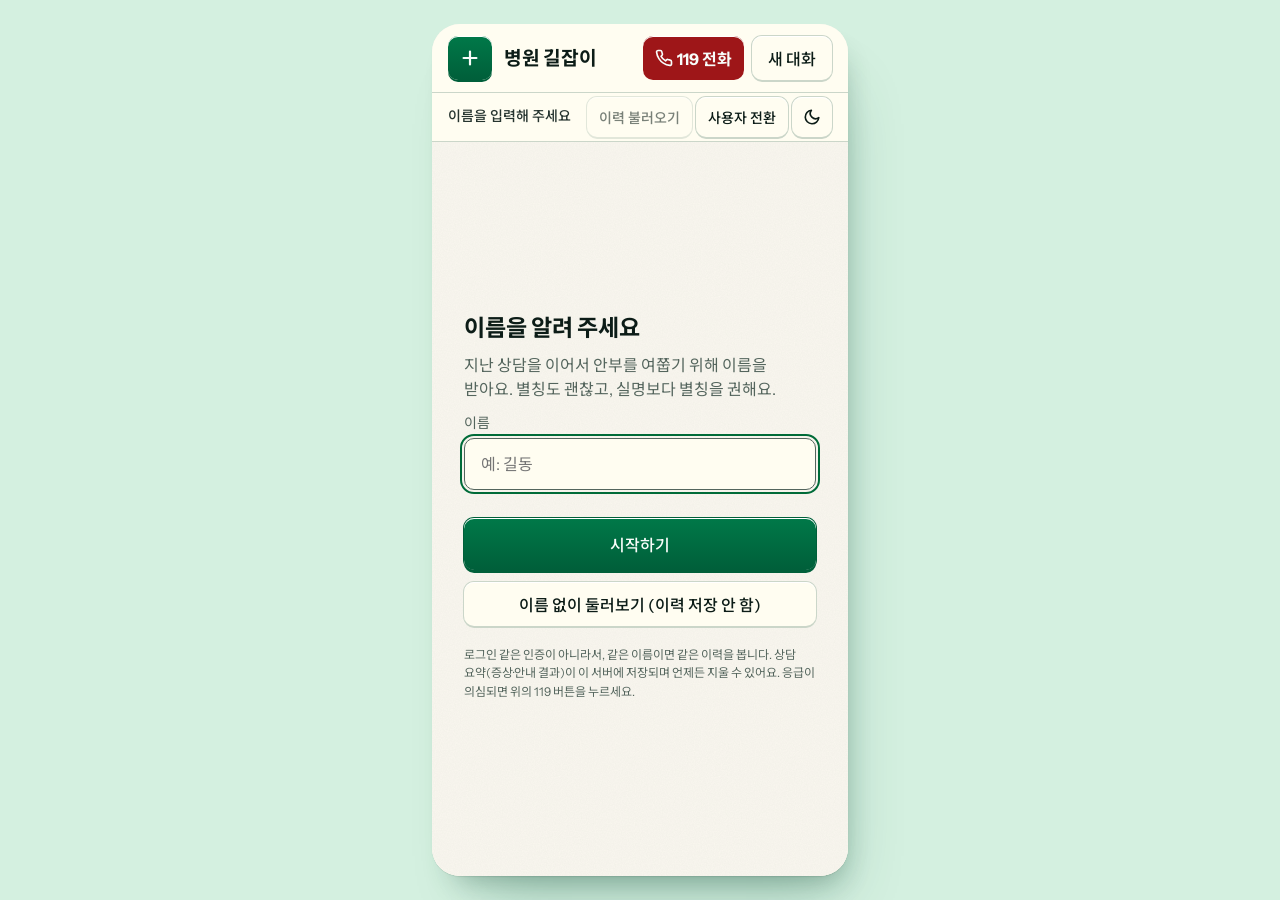
==== commit 9507e320: "Show the name screen on every launch, limit the recap card, probe models without retries - Always op" ====
--- a/web/index.html
+++ b/web/index.html
@@ -66,8 +66,19 @@
       </div>
       <div class="sheet-body" id="sheetBody"></div>
       <div class="sheet-foot">
-        <p class="sheet-note">증상 요약과 안내 결과만 이 서버에 저장돼요. 대화 원문은 저장하지 않아요.</p>
+        <p class="sheet-note">증상 요약, 안내 결과, 진료 메모와 상담 중 사용자가 쓴 문장이 이 서버에 저장돼요(개인정보는 가려서 저장). AI 답변 원문은 저장하지 않아요.</p>
         <button class="btn btn--sm" id="clearHistory" type="button">모두 지우기</button>
+      </div>
+    </section>
+
+    <!-- 저장된 상담 한 건(진료 카드) 팝업 -->
+    <section class="modal" id="detail" role="dialog" aria-modal="true" aria-labelledby="detailTitle" hidden>
+      <div class="modal-card">
+        <div class="modal-head">
+          <h2 id="detailTitle">상담 기록</h2>
+          <button class="btn btn--sm" id="closeDetail" type="button">닫기</button>
+        </div>
+        <div id="detailBody" class="sheet-body"></div>
       </div>
     </section>
 
@@ -155,9 +166,12 @@
     function syncTop() { document.documentElement.style.setProperty("--top", (userbar.offsetTop + userbar.offsetHeight) + "px"); }
     window.addEventListener("resize", syncTop);
 
-    let user = null;           // 표시 이름. null 이면 비로그인(이력 저장 안 함)
+    let user = null;           // 표시 이름. null 이면 이름 없이 이용 중(이력 저장 안 함)
+    let entered = false;       // 이름 화면에서 이름을 입력하거나 '이름 없이 둘러보기'를 고른 뒤에 true
+    let lastName = "";         // 지난번에 쓴 이름: 이름 화면 입력칸에 미리 채워 줄 뿐, 자동으로 들어가지는 않는다
+    let histDirty = false;     // 이력 화면에서 삭제가 있었는지(닫을 때 첫 화면 요약을 새로 그리려고)
     let hist = { greeting: null, consultations: [] };
-    try { user = localStorage.getItem("user") || null; } catch (_) {}
+    try { lastName = localStorage.getItem("user") || ""; } catch (_) {}
 
     async function postJSON(path, body) {
       const res = await fetch(path, { method: "POST", headers: { "Content-Type": "application/json" }, body: JSON.stringify(body) });
@@ -171,23 +185,113 @@
     }
 
     function renderWho() {
-      document.getElementById("who").textContent = user ? user + " 님" : "이름 없이 이용 중";
+      document.getElementById("who").textContent = !entered ? "이름을 입력해 주세요" : user ? user + " 님" : "이름 없이 이용 중";
       document.getElementById("openHistory").disabled = !user;
     }
 
     // 상담 한 건: 날짜 · 안내 결과 · 증상 · 진료과 (이력 패널과 첫 화면 요약이 같이 쓴다)
-    function histItem(c, tag) {
-      const box = el(tag === "li" ? "li" : "div", tag === "li" ? "" : "hist");
+    // canDelete: 삭제 버튼은 상단 '이력 불러오기' 화면에서만 보이고, 첫 화면 요약 카드에서는 보기만 가능하다
+    function histItem(c, tag, canDelete) {
+      const box = el(tag === "li" ? "li" : "div", (tag === "li" ? "" : "hist ") + "hist-open");
+      box.tabIndex = 0;
+      box.setAttribute("role", "button");
+      box.setAttribute("aria-label", c.when + " 상담 기록 열기");
+      box.addEventListener("click", () => openDetail(c, canDelete));
+      box.addEventListener("keydown", (e) => { if (e.key === "Enter" || e.key === " ") { e.preventDefault(); openDetail(c, canDelete); } });
       const top = el("div", "hist-top");
       top.appendChild(el("span", "tag tag--" + c.level, c.level_label));
       top.appendChild(el("span", "hist-when", c.when));
+      if (canDelete) {
+        const del = el("button", "btn btn--sm hist-del", "삭제");
+        del.type = "button";
+        del.setAttribute("aria-label", c.when + " 상담 기록 삭제");
+        del.addEventListener("click", (e) => { e.stopPropagation(); deleteOne(c); });
+        del.addEventListener("keydown", (e) => e.stopPropagation());
+        top.appendChild(del);
+      }
       box.appendChild(top);
       box.appendChild(el("p", "hist-sym", c.symptoms));
       if (c.departments && c.departments.length) box.appendChild(el("p", "hist-dept", "안내한 진료과: " + c.departments.join(", ")));
+      box.appendChild(el("p", "hist-more", c.memo ? "눌러서 진료 카드 보기" : "눌러서 자세히 보기"));
       return box;
     }
 
+    // 긴 목록을 쪽으로 나눈다: 목록 칸(listEl)에 이번 쪽 항목을 그리고, 이전/다음 버튼이 있는 막대를 돌려준다
+    const PER_PAGE = 5;
+    function pager(listEl, items, build) {
+      let page = 0;
+      const pages = Math.max(1, Math.ceil(items.length / PER_PAGE));
+      const bar = el("nav", "pager");
+      bar.setAttribute("aria-label", "쪽 이동");
+      const prev = el("button", "btn btn--sm", "이전"); prev.type = "button";
+      const next = el("button", "btn btn--sm", "다음"); next.type = "button";
+      const label = el("span", "pager-label");
+      bar.append(prev, label, next);
+      bar.hidden = items.length <= PER_PAGE;
+      function render() {
+        listEl.textContent = "";
+        items.slice(page * PER_PAGE, (page + 1) * PER_PAGE).forEach((c) => listEl.appendChild(build(c)));
+        prev.disabled = page === 0;
+        next.disabled = page >= pages - 1;
+        label.textContent = (page + 1) + " / " + pages + " 쪽 · 총 " + items.length + "건";
+      }
+      prev.addEventListener("click", () => { page -= 1; render(); });
+      next.addEventListener("click", () => { page += 1; render(); });
+      render();
+      return bar;
+    }
+
+    // ---- 상담 한 건 팝업: 저장된 진료 카드(진료 메모)를 다시 보여 준다
+    const detail = document.getElementById("detail");
+    let detailOpener = null;
+    function openDetail(c, canDelete) {
+      detailOpener = document.activeElement;
+      const body = document.getElementById("detailBody");
+      body.textContent = "";
+      const top = el("div", "hist-top");
+      top.appendChild(el("span", "tag tag--" + c.level, c.level_label));
+      top.appendChild(el("span", "hist-when", c.when));
+      body.appendChild(top);
+      body.appendChild(el("p", "hist-sym", c.symptoms));
+      if (c.departments && c.departments.length) body.appendChild(el("p", "hist-dept", "안내한 진료과: " + c.departments.join(", ")));
+      if (c.memo) {
+        body.appendChild(buildMemoCard(c.memo));
+      } else if (c.level === "in_progress") {
+        body.appendChild(el("p", "hist-dept", "안내를 받기 전에 끝난 상담이에요. 새 대화를 열면 이어서 도와드려요. 그때까지 말씀하신 내용:"));
+        const ul = el("ul", "modal-said");
+        (c.statements || []).forEach((s) => ul.appendChild(el("li", "", s)));
+        body.appendChild(ul);
+      } else {
+        body.appendChild(el("p", "hist-dept", "이 상담에는 저장된 진료 카드가 없어요."));
+      }
+      if (canDelete) {  // 이력 화면에서 연 팝업에서만 삭제할 수 있다
+        const act = el("div", "modal-actions");
+        const dbtn = el("button", "btn btn--sm hist-del", "이 기록 삭제");
+        dbtn.type = "button";
+        dbtn.addEventListener("click", () => deleteOne(c));
+        act.appendChild(dbtn);
+        body.appendChild(act);
+      }
+      detail.hidden = false;
+      document.getElementById("closeDetail").focus();
+    }
+    function closeDetail() {
+      detail.hidden = true;
+      if (detailOpener && detailOpener.isConnected) detailOpener.focus();
+    }
+    // 상담 한 건 삭제(이력 화면에서만): 확인 뒤 지우고 이력 목록을 다시 그린다. 첫 화면 요약은 이력 화면을 닫을 때 갱신한다
+    async function deleteOne(c) {
+      if (!user || !confirm(c.when + " 상담 기록을 지울까요? 되돌릴 수 없어요.")) return;
+      try { await postJSON("/memory/delete", { name: user, id: c.id }); } catch (_) {}
+      histDirty = true;
+      detail.hidden = true;
+      await openSheet();
+    }
+    document.getElementById("closeDetail").addEventListener("click", closeDetail);
+    detail.addEventListener("click", (e) => { if (e.target === detail) closeDetail(); });
+
     // 새 대화 첫 화면: 안부 인사 + 최근 상담 요약 + 예시 질문. 인사와 요약은 대화 위에 남는다.
+    const RECAP_MAX = 2;
     async function showEmpty() {
       chat.textContent = "";
       await refreshHistory();
@@ -196,17 +300,13 @@
         row.appendChild(el("div", "bubble", hist.greeting));
         chat.appendChild(row);
       }
-      if (hist.consultations.length) {
+      if (hist.consultations.length) {  // 최근 2건만 보여 준다. 더 보거나 지우는 건 상단 '이력 불러오기' 메뉴에서
         const card = el("section", "recap");
         const head = el("div", "recap-head");
         head.appendChild(el("h3", "", "지난 상담 요약"));
-        const more = el("button", "btn btn--sm", "과거 이력 불러오기");
-        more.type = "button";
-        more.addEventListener("click", openSheet);
-        head.appendChild(more);
         card.appendChild(head);
         const ul = el("ul", "recap-list");
-        hist.consultations.slice(0, 3).forEach((c) => ul.appendChild(histItem(c, "li")));
+        hist.consultations.slice(0, RECAP_MAX).forEach((c) => ul.appendChild(histItem(c, "li", false)));
         card.appendChild(ul);
         chat.appendChild(card);
       }
@@ -232,17 +332,26 @@
       const body = document.getElementById("sheetBody");
       body.textContent = "";
       if (!hist.consultations.length) body.appendChild(el("p", "empty-hist", "아직 저장된 상담 이력이 없어요."));
-      hist.consultations.forEach((c) => body.appendChild(histItem(c, "div")));
+      if (hist.consultations.length) {
+        const list = el("div", "hist-list");
+        body.appendChild(list);
+        body.appendChild(pager(list, hist.consultations, (c) => histItem(c, "div", true)));
+      }
       document.getElementById("clearHistory").disabled = !hist.consultations.length;
       sheet.hidden = false;
       document.getElementById("closeSheet").focus();
     }
-    function closeSheet() { sheet.hidden = true; }
+    function closeSheet() {
+      sheet.hidden = true;
+      // 삭제가 있었고 아직 첫 화면(대화 전)이면 요약 카드를 새로 그린다. 대화 중이면 대화를 지우지 않도록 건드리지 않는다
+      if (histDirty) { histDirty = false; if (chat.querySelector(".empty")) showEmpty(); }
+    }
     document.getElementById("openHistory").addEventListener("click", openSheet);
     document.getElementById("closeSheet").addEventListener("click", closeSheet);
     document.getElementById("clearHistory").addEventListener("click", async () => {
       if (!user || !confirm("저장된 상담 이력을 모두 지울까요? 되돌릴 수 없어요.")) return;
       try { await postJSON("/memory/clear", { name: user }); } catch (_) {}
+      histDirty = true;
       await openSheet();
     });
 
@@ -251,11 +360,13 @@
     const nameInput = document.getElementById("nameInput");
     const loginError = document.getElementById("loginError");
     function openLogin() {
-      loginError.textContent = ""; nameInput.value = ""; sheet.hidden = true; loginEl.hidden = false; nameInput.focus();
+      // 지난번에 쓴 이름이 있으면 미리 채워 둔다(고쳐 쓰거나 그대로 '시작하기'). 이름 화면은 앱을 열 때마다 먼저 나온다
+      loginError.textContent = ""; nameInput.value = user || lastName; sheet.hidden = true; detail.hidden = true; loginEl.hidden = false;
+      nameInput.focus(); nameInput.select();
     }
     async function enter(name) {
-      user = name;
-      try { if (name) { localStorage.setItem("user", name); localStorage.removeItem("guest"); } else { localStorage.removeItem("user"); localStorage.setItem("guest", "1"); } } catch (_) {}
+      user = name; entered = true;
+      if (name) { lastName = name; try { localStorage.setItem("user", name); } catch (_) {} }  // 다음 방문 때 입력칸에 미리 채우려고만 기억한다
       loginEl.hidden = true; renderWho(); newSession(); await showEmpty(); input.focus();
     }
     document.getElementById("loginForm").addEventListener("submit", async (e) => {
@@ -544,13 +655,11 @@
       if (busy) return;
       newSession(); showEmpty(); input.focus();
     });
-    document.addEventListener("keydown", (e) => { if (e.key === "Escape" && !sheet.hidden) closeSheet(); });
-
-    // 시작: 저장된 이름(또는 '이름 없이')이 있으면 바로 들어가고, 없으면 이름 입력부터
+    document.addEventListener("keydown", (e) => { if (e.key !== "Escape") return; if (!detail.hidden) closeDetail(); else if (!sheet.hidden) closeSheet(); });
+
+    // 시작: 앱을 열 때마다 이름 입력 화면부터 보여 준다(저장된 이름이 있어도 건너뛰지 않는다)
     renderWho(); syncTop(); renderThemeIcon();
-    let skipLogin = false;
-    try { skipLogin = !!user || localStorage.getItem("guest") === "1"; } catch (_) {}
-    if (skipLogin) showEmpty(); else openLogin();
+    openLogin();
   </script>
 </body>
 </html>
--- a/web/app.css
+++ b/web/app.css
@@ -288,7 +288,12 @@
 .sheet-head { display: flex; align-items: center; justify-content: space-between; gap: var(--space-sm); }
 .sheet-head h2 { font-size: var(--text-xl); max-width: none; }
 .sheet-body { overflow-y: auto; display: grid; align-content: start; gap: var(--space-xs); }
-.sheet-foot { display: flex; justify-content: space-between; align-items: center; gap: var(--space-sm); }
+.sheet-foot { display: grid; gap: var(--space-xs); }
+.sheet-foot .btn { justify-self: end; white-space: nowrap; }
+.hist-del { margin-left: auto; min-height: 32px; padding-inline: var(--space-xs); white-space: nowrap; color: var(--color-error); }
+.hist-top .hist-del { flex: none; }
+.modal-actions { display: flex; justify-content: flex-end; }
+.modal-actions .btn { white-space: nowrap; }
 .sheet-note { margin: 0; font-size: var(--text-xs); color: var(--color-muted); max-width: none; }
 
 /* A past consultation: date, outcome tag, symptoms, suggested departments */
@@ -310,3 +315,32 @@
 .recap-list { margin: 0; padding: 0; list-style: none; display: grid; gap: var(--space-xs); }
 .recap-list li { display: grid; gap: var(--space-2xs); padding-top: var(--space-xs); border-top: var(--rule-hair) dashed var(--color-rule); }
 .recap-list li:first-child { padding-top: 0; border-top: 0; }
+
+/* Clickable history rows (open the saved visit card) */
+.hist-open { cursor: pointer; }
+.hist-open:hover { border-color: var(--color-muted); }
+.recap-list li.hist-open:hover { background: var(--color-paper); }
+.hist-open:focus-visible { outline: 2px solid var(--color-accent); outline-offset: 2px; }
+.hist-more { margin: var(--space-2xs) 0 0; font-size: var(--text-xs); color: var(--color-muted); max-width: none; }
+.tag--in_progress::before { background: var(--color-muted); }
+
+/* Paging bar under a long list */
+.pager { display: flex; align-items: center; justify-content: center; gap: var(--space-sm); margin-top: var(--space-xs); }
+.pager[hidden] { display: none; }
+.pager-label { font-size: var(--text-sm); color: var(--color-muted); font-variant-numeric: tabular-nums; }
+.pager .btn { min-height: 40px; }
+
+/* Pop-up with one saved consultation (visit card) */
+.modal {
+  position: absolute; inset: var(--top) 0 0 0; z-index: 4; display: grid; place-items: center; padding: var(--space-md);
+  background: color-mix(in oklab, var(--color-ink) 45%, transparent);
+}
+.modal[hidden] { display: none; }
+.modal-card {
+  width: 100%; max-width: 30rem; max-height: 100%; overflow-y: auto; display: grid; gap: var(--space-sm); align-content: start;
+  padding: var(--space-md); background-color: var(--color-paper); border: var(--rule-hair) solid var(--color-rule); border-radius: var(--radius-card);
+}
+.modal-head { display: flex; align-items: center; justify-content: space-between; gap: var(--space-sm); }
+.modal-head h2 { font-size: var(--text-lg); max-width: none; }
+.modal-said { margin: 0; padding-left: var(--space-md); display: grid; gap: var(--space-2xs); font-size: var(--text-sm); }
+.modal-card .memo { margin-top: 0; }
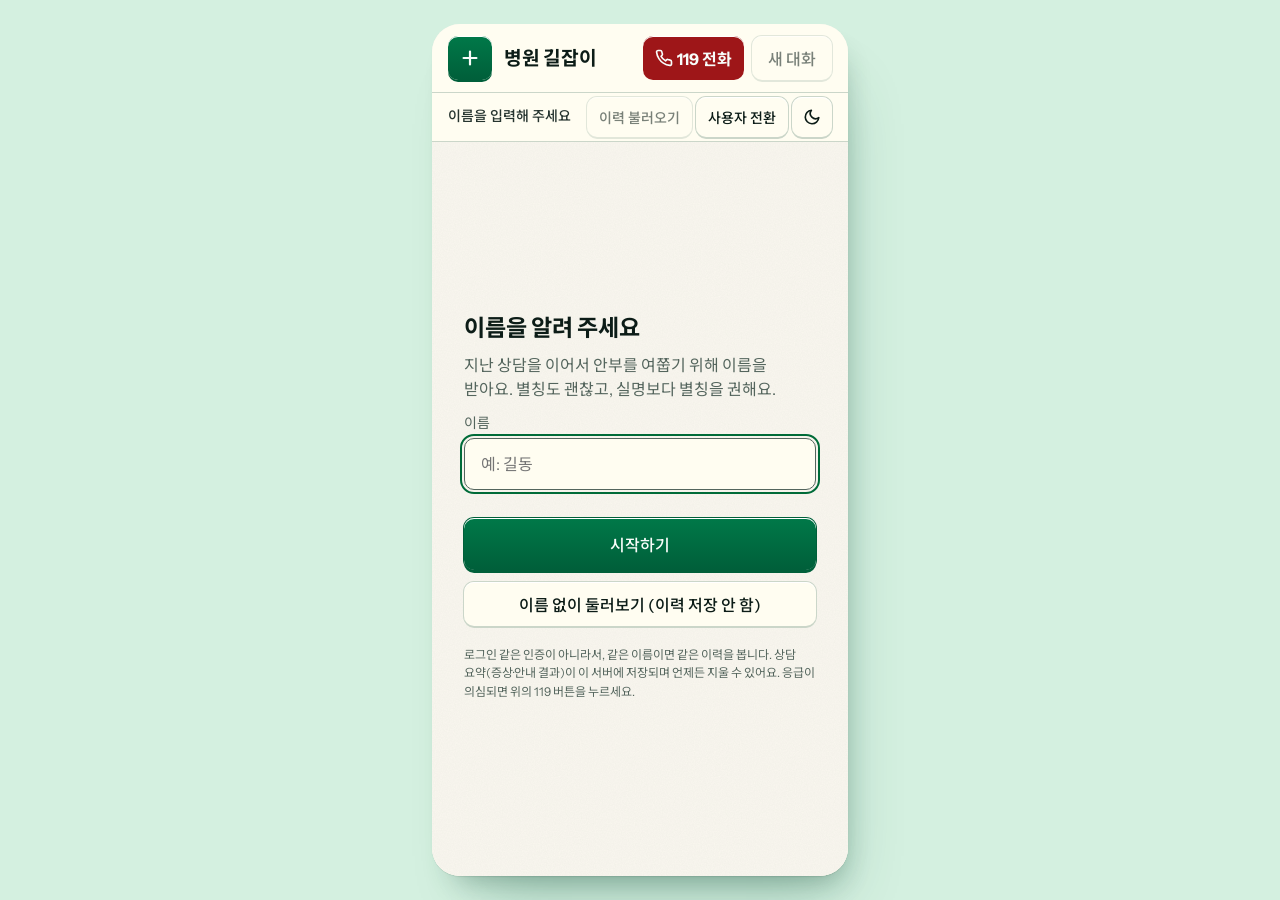
==== commit 03688c84: "Make "new chat" work while the history sheet or popup is open - Close the history sheet and the visi" ====
--- a/web/index.html
+++ b/web/index.html
@@ -362,12 +362,12 @@
     function openLogin() {
       // 지난번에 쓴 이름이 있으면 미리 채워 둔다(고쳐 쓰거나 그대로 '시작하기'). 이름 화면은 앱을 열 때마다 먼저 나온다
       loginError.textContent = ""; nameInput.value = user || lastName; sheet.hidden = true; detail.hidden = true; loginEl.hidden = false;
-      nameInput.focus(); nameInput.select();
+      syncReset(); nameInput.focus(); nameInput.select();
     }
     async function enter(name) {
       user = name; entered = true;
       if (name) { lastName = name; try { localStorage.setItem("user", name); } catch (_) {} }  // 다음 방문 때 입력칸에 미리 채우려고만 기억한다
-      loginEl.hidden = true; renderWho(); newSession(); await showEmpty(); input.focus();
+      loginEl.hidden = true; syncReset(); renderWho(); newSession(); await showEmpty(); input.focus();
     }
     document.getElementById("loginForm").addEventListener("submit", async (e) => {
       e.preventDefault();
@@ -614,7 +614,7 @@
       if (!text || busy) return;
       const intro = chat.querySelector(".empty");
       if (intro) intro.remove();
-      busy = true; sendBtn.disabled = true; sendBtn.setAttribute("aria-busy", "true");
+      busy = true; syncReset(); sendBtn.disabled = true; sendBtn.setAttribute("aria-busy", "true");
       addUser(text);
       input.value = ""; autosize();
       const typing = addTyping();
@@ -633,7 +633,7 @@
         typing.remove();
         addBot({ answer: "답변을 받지 못했어요. 잠시 후 다시 시도해 주세요.\n(" + err.message + ")", contexts: [], trace: [] }, true);
       } finally {
-        busy = false; sendBtn.disabled = false; sendBtn.removeAttribute("aria-busy"); input.focus();
+        busy = false; syncReset(); sendBtn.disabled = false; sendBtn.removeAttribute("aria-busy"); input.focus();
       }
     }
 
@@ -651,8 +651,13 @@
         send(input.value);
       }
     });
-    document.getElementById("reset").addEventListener("click", () => {
-      if (busy) return;
+    // 새 대화: 이력 화면·진료 카드 팝업이 열려 있어도 닫고 새 대화로 넘어간다(뒤쪽 채팅만 바뀌고 화면은 그대로라 '무반응'으로 보이던 문제).
+    // 이름 입력 화면이 떠 있거나 답변을 기다리는 동안에는 누를 수 없게 비활성화해 눌러도 반응 없는 버튼이 되지 않게 한다
+    const resetBtn = document.getElementById("reset");
+    function syncReset() { resetBtn.disabled = busy || !loginEl.hidden; }
+    resetBtn.addEventListener("click", () => {
+      if (resetBtn.disabled) return;
+      detail.hidden = true; sheet.hidden = true; histDirty = false;  // 어차피 첫 화면을 새로 그리므로 삭제 반영용 갱신은 필요 없다
       newSession(); showEmpty(); input.focus();
     });
     document.addEventListener("keydown", (e) => { if (e.key !== "Escape") return; if (!detail.hidden) closeDetail(); else if (!sheet.hidden) closeSheet(); });
